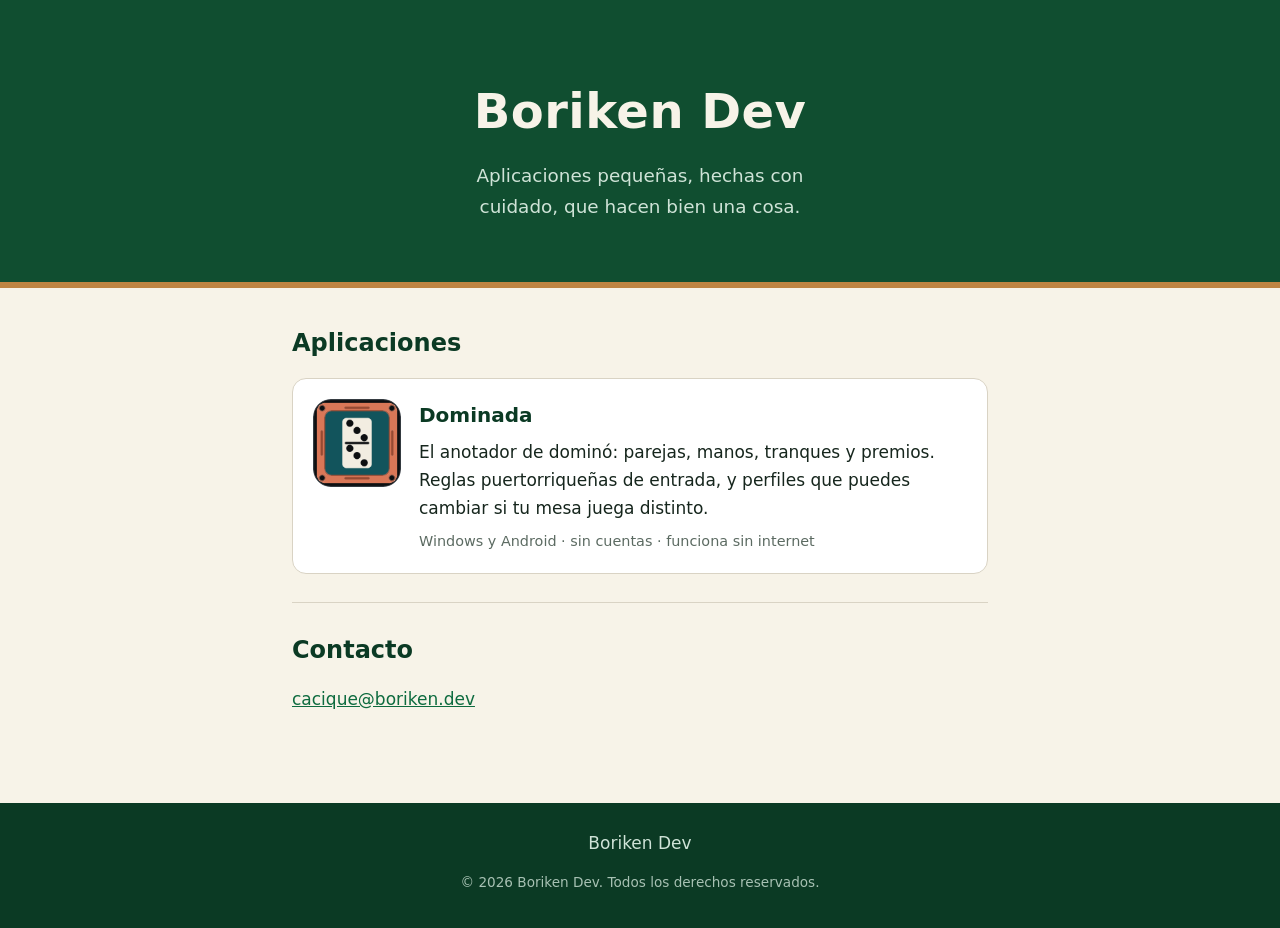
==== index.html @ f111ee62 "The boriken.dev site: the landing page and Dominada" ====
<!doctype html>
<html lang="es">
<head>
<meta charset="utf-8">
<meta name="viewport" content="width=device-width, initial-scale=1">
<title>Boriken Dev</title>
<meta name="description" content="Boriken Dev — aplicaciones hechas con cuidado. Dominada, el anotador de dominó.">
<link rel="stylesheet" href="style.css">
</head>
<body class="landing">

<header class="hero">
  <h1>Boriken&nbsp;Dev</h1>
  <p class="tagline">
    Aplicaciones pequeñas, hechas con cuidado, que hacen bien una cosa.
  </p>
</header>

<main>

<section>
  <h2>Aplicaciones</h2>

  <a class="product" href="dominada/">
    <img src="img/dominada/icon.png" alt="" width="88" height="88">
    <div>
      <h3>Dominada</h3>
      <p>
        El anotador de dominó: parejas, manos, tranques y premios. Reglas
        puertorriqueñas de entrada, y perfiles que puedes cambiar si tu mesa
        juega distinto.
      </p>
      <p class="meta">Windows y Android · sin cuentas · funciona sin internet</p>
    </div>
  </a>
</section>

<section>
  <h2>Contacto</h2>
  <p>
    <a href="mailto:cacique@boriken.dev">cacique@boriken.dev</a>
  </p>
</section>

</main>

<footer>
  <p>Boriken Dev</p>
  <p class="small">© 2026 Boriken Dev. Todos los derechos reservados.</p>
</footer>

</body>
</html>
---- style.css ----
/* Dominada — the site. Hand-written, no build step: it should still be
   editable in five years by opening it. Colours follow the app's icon. */

:root {
  --felt: #104e30;
  --felt-deep: #0b3a24;
  --wood: #be8442;
  --ivory: #f7f3e8;
  --ink: #16261d;
  --muted: #5c6b62;
  --rule: #d9d3c4;
}

* { box-sizing: border-box; }

html { -webkit-text-size-adjust: 100%; }

body {
  margin: 0;
  font: 17px/1.65 system-ui, -apple-system, "Segoe UI", Roboto, sans-serif;
  color: var(--ink);
  background: var(--ivory);
}

.hero {
  background: var(--felt);
  color: var(--ivory);
  text-align: center;
  padding: 56px 20px 48px;
  border-bottom: 6px solid var(--wood);
}

.hero-icon {
  width: 112px;
  height: 112px;
  border-radius: 24px;
  display: block;
  margin: 0 auto 18px;
}

.hero h1 {
  margin: 0;
  font-size: 2.6rem;
  letter-spacing: 0.01em;
}

.tagline {
  margin: 10px auto 0;
  max-width: 34ch;
  font-size: 1.15rem;
  color: #cfe3d7;
}

.lang { margin: 22px 0 0; }
.lang a { color: var(--ivory); }

main {
  max-width: 46rem;
  margin: 0 auto;
  padding: 8px 20px 48px;
}

section { padding: 28px 0; border-bottom: 1px solid var(--rule); }
section:last-of-type { border-bottom: 0; }

h2 {
  font-size: 1.5rem;
  margin: 0 0 14px;
  color: var(--felt-deep);
}

h3 {
  font-size: 1.1rem;
  margin: 26px 0 6px;
}

p { margin: 0 0 14px; }

ul { margin: 0 0 14px; padding-left: 1.2em; }
li { margin-bottom: 6px; }

a { color: #0e6b3f; }

figure {
  margin: 18px 0 24px;
  text-align: center;
}

figure img {
  max-width: 100%;
  height: auto;
  border-radius: 12px;
  border: 1px solid var(--rule);
  background: #fff;
}

figcaption {
  margin-top: 8px;
  font-size: 0.9rem;
  color: var(--muted);
}

/* The org landing page. Deliberately plainer than a product page: its job is
   to point somewhere, not to sell. */
.landing .hero { padding: 72px 20px 60px; }
.landing .hero h1 { font-size: 3rem; }

.product {
  display: flex;
  gap: 18px;
  align-items: flex-start;
  padding: 20px;
  border: 1px solid var(--rule);
  border-radius: 14px;
  text-decoration: none;
  color: inherit;
  background: #fff;
  transition: border-color 0.15s, transform 0.15s;
}

.product:hover,
.product:focus-visible {
  border-color: var(--wood);
  transform: translateY(-2px);
}

.product img { border-radius: 18px; flex: 0 0 auto; }
.product h3 { margin: 0 0 6px; font-size: 1.25rem; color: var(--felt-deep); }
.product p { margin: 0 0 8px; }
.product .meta { font-size: 0.9rem; color: var(--muted); margin: 0; }

footer {
  background: var(--felt-deep);
  color: #cfe3d7;
  text-align: center;
  padding: 26px 20px 34px;
}

footer a { color: var(--ivory); }
.small { font-size: 0.85rem; opacity: 0.8; margin: 6px 0 0; }

@media (prefers-color-scheme: dark) {
  :root { --ivory: #14231b; --ink: #e6ece8; --muted: #9fb0a6; --rule: #26382d; }
  body { background: var(--ivory); }
  figure img { background: #1b2c22; }
  .product { background: #1b2c22; }
  .product h3 { color: #bfe6cf; }
  a { color: #7fd3a4; }
  h2 { color: #bfe6cf; }
}
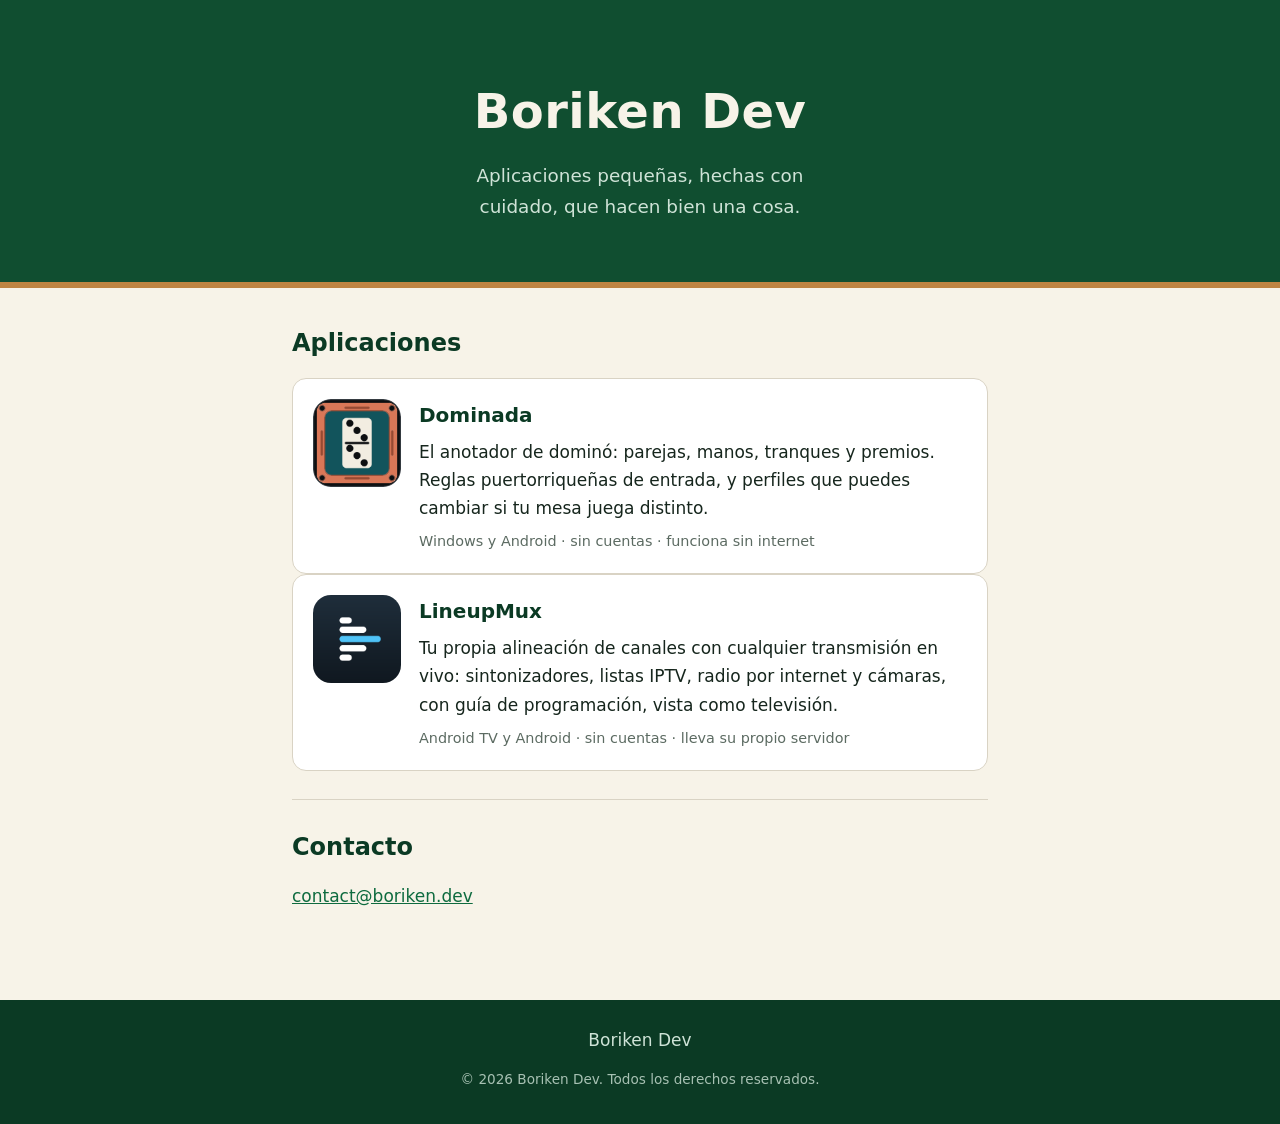
==== commit 7cf8eb80: "feat: LineupMux, its page and its privacy policy, in English and Spanish" ====
--- a/index.html
+++ b/index.html
@@ -5,6 +5,7 @@
 <meta name="viewport" content="width=device-width, initial-scale=1">
 <title>Boriken Dev</title>
 <meta name="description" content="Boriken Dev — aplicaciones hechas con cuidado. Dominada, el anotador de dominó.">
+<link rel="icon" href="img/dominada/icon.png">
 <link rel="stylesheet" href="style.css">
 </head>
 <body class="landing">
@@ -33,12 +34,25 @@
       <p class="meta">Windows y Android · sin cuentas · funciona sin internet</p>
     </div>
   </a>
+
+  <a class="product" href="lineupmux/es/">
+    <img src="img/lineupmux/icon.png" alt="" width="88" height="88">
+    <div>
+      <h3>LineupMux</h3>
+      <p>
+        Tu propia alineación de canales con cualquier transmisión en vivo:
+        sintonizadores, listas IPTV, radio por internet y cámaras, con guía
+        de programación, vista como televisión.
+      </p>
+      <p class="meta">Android TV y Android · sin cuentas · lleva su propio servidor</p>
+    </div>
+  </a>
 </section>
 
 <section>
   <h2>Contacto</h2>
   <p>
-    <a href="mailto:cacique@boriken.dev">cacique@boriken.dev</a>
+    <a href="mailto:contact@boriken.dev">contact@boriken.dev</a>
   </p>
 </section>
 
--- a/style.css
+++ b/style.css
@@ -1,5 +1,6 @@
-/* Dominada — the site. Hand-written, no build step: it should still be
-   editable in five years by opening it. Colours follow the app's icon. */
+/* boriken.dev — the whole site, landing page and app pages alike.
+   Hand-written, no build step: it should still be editable in five years by
+   opening it. Colours follow Dominada's icon, which is the only app so far. */
 
 :root {
   --felt: #104e30;
@@ -147,4 +148,79 @@
   .product h3 { color: #bfe6cf; }
   a { color: #7fd3a4; }
   h2 { color: #bfe6cf; }
-}
+  /* --ivory is the page ground here, but the hero and the footer stay green
+     in both schemes: their words keep the light ivory. */
+  .hero, .lang a, footer a { color: #f7f3e8; }
+}
+
+/* ---------------------------------------------------------------- gallery
+
+   A row of screenshots you scroll sideways, rather than a column you scroll
+   past. Phone screenshots are tall; stacked, three of them push everything
+   else off the page and nobody reaches the text underneath.
+
+   No JavaScript. `scroll-snap` gives the phone-like feel where a shot comes
+   to rest centred, and a plain overflow container means it works with a
+   trackpad, a wheel, a touchscreen, and the keyboard — a hand-built carousel
+   usually manages one of those.
+*/
+
+.shots {
+  display: flex;
+  gap: 16px;
+  overflow-x: auto;
+  scroll-snap-type: x mandatory;
+  /* Room for the shadow and the focus ring; without it both are clipped by
+     the scroll container. */
+  padding: 4px 4px 16px;
+  margin: 18px 0 8px;
+  /* Momentum on iOS, and a scrollbar that does not cover the last image. */
+  -webkit-overflow-scrolling: touch;
+  scrollbar-width: thin;
+}
+
+.shots figure {
+  flex: 0 0 auto;
+  width: min(260px, 62vw);
+  margin: 0;
+  scroll-snap-align: center;
+}
+
+.shots img {
+  width: 100%;
+  height: auto;
+  display: block;
+  border-radius: 14px;
+  border: 1px solid var(--rule);
+  background: #fff;
+  box-shadow: 0 2px 10px rgba(0, 0, 0, 0.08);
+}
+
+.shots figcaption {
+  margin-top: 10px;
+  font-size: 0.85rem;
+  line-height: 1.45;
+  text-align: left;
+}
+
+/* Said in text rather than left to a cut-off image, which reads as a broken
+   page rather than as an invitation to scroll. */
+.shots-hint {
+  font-size: 0.85rem;
+  color: var(--muted);
+  margin: 0 0 22px;
+}
+
+@media (min-width: 900px) {
+  .shots figure { width: 280px; }
+}
+
+/* Somebody who has asked for less motion should not get snap-scrolling. */
+@media (prefers-reduced-motion: reduce) {
+  .shots { scroll-snap-type: none; }
+}
+
+@media (prefers-color-scheme: dark) {
+  .shots img { background: #1b2c22; }
+}
+
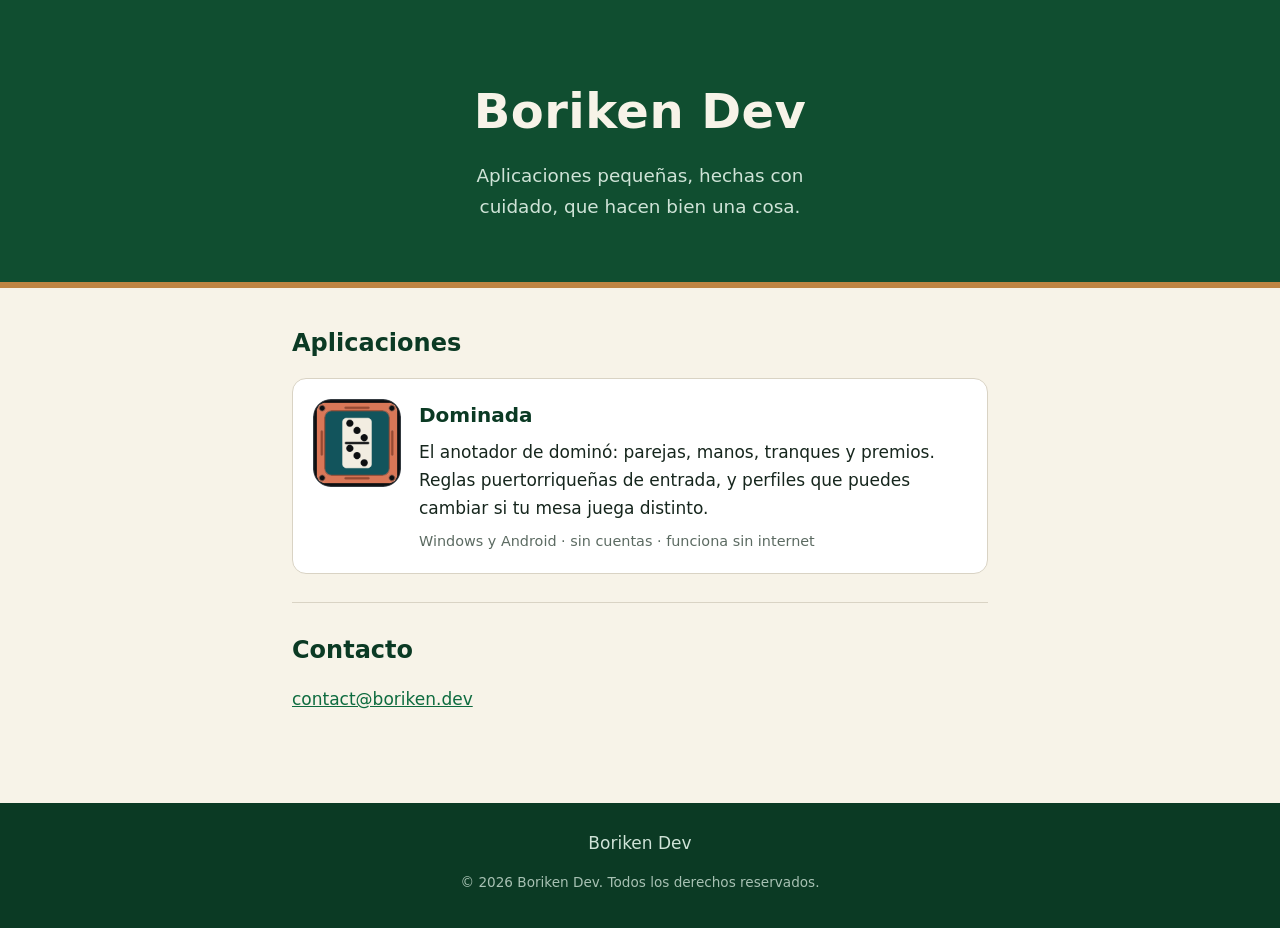
==== commit 18d53e22: "docs: the contact address is contact@boriken.dev" ====
--- a/index.html
+++ b/index.html
@@ -34,19 +34,6 @@
       <p class="meta">Windows y Android · sin cuentas · funciona sin internet</p>
     </div>
   </a>
-
-  <a class="product" href="lineupmux/es/">
-    <img src="img/lineupmux/icon.png" alt="" width="88" height="88">
-    <div>
-      <h3>LineupMux</h3>
-      <p>
-        Tu propia alineación de canales con cualquier transmisión en vivo:
-        sintonizadores, listas IPTV, radio por internet y cámaras, con guía
-        de programación, vista como televisión.
-      </p>
-      <p class="meta">Android TV y Android · sin cuentas · lleva su propio servidor</p>
-    </div>
-  </a>
 </section>
 
 <section>
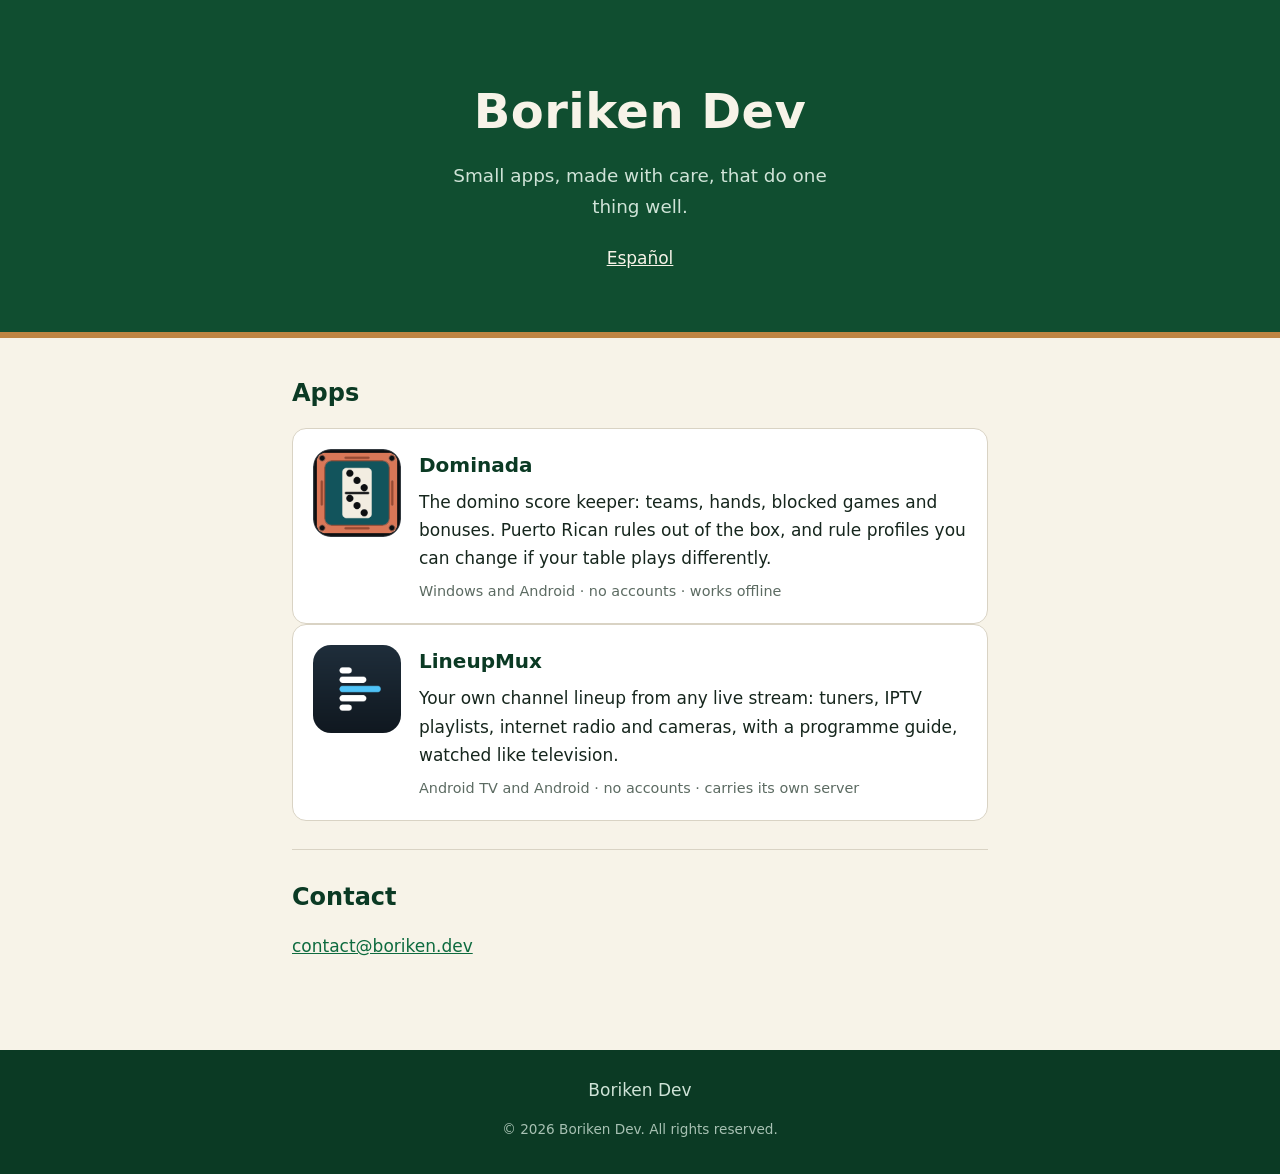
==== commit a4436f91: "feat: the landing page leads in English, with a Spanish one at es/" ====
--- a/index.html
+++ b/index.html
@@ -1,11 +1,12 @@
 <!doctype html>
-<html lang="es">
+<html lang="en">
 <head>
 <meta charset="utf-8">
 <meta name="viewport" content="width=device-width, initial-scale=1">
 <title>Boriken Dev</title>
-<meta name="description" content="Boriken Dev — aplicaciones hechas con cuidado. Dominada, el anotador de dominó.">
+<meta name="description" content="Boriken Dev — small apps, made with care. Dominada, the domino score keeper, and LineupMux, your own lineup from any live stream.">
 <link rel="icon" href="img/dominada/icon.png">
+<link rel="alternate" hreflang="es" href="es/">
 <link rel="stylesheet" href="style.css">
 </head>
 <body class="landing">
@@ -13,31 +14,45 @@
 <header class="hero">
   <h1>Boriken&nbsp;Dev</h1>
   <p class="tagline">
-    Aplicaciones pequeñas, hechas con cuidado, que hacen bien una cosa.
+    Small apps, made with care, that do one thing well.
   </p>
+  <p class="lang"><a href="es/" hreflang="es" lang="es">Español</a></p>
 </header>
 
 <main>
 
 <section>
-  <h2>Aplicaciones</h2>
+  <h2>Apps</h2>
 
-  <a class="product" href="dominada/">
+  <a class="product" href="dominada/en/">
     <img src="img/dominada/icon.png" alt="" width="88" height="88">
     <div>
       <h3>Dominada</h3>
       <p>
-        El anotador de dominó: parejas, manos, tranques y premios. Reglas
-        puertorriqueñas de entrada, y perfiles que puedes cambiar si tu mesa
-        juega distinto.
+        The domino score keeper: teams, hands, blocked games and bonuses.
+        Puerto Rican rules out of the box, and rule profiles you can change if
+        your table plays differently.
       </p>
-      <p class="meta">Windows y Android · sin cuentas · funciona sin internet</p>
+      <p class="meta">Windows and Android · no accounts · works offline</p>
+    </div>
+  </a>
+
+  <a class="product" href="lineupmux/">
+    <img src="img/lineupmux/icon.png" alt="" width="88" height="88">
+    <div>
+      <h3>LineupMux</h3>
+      <p>
+        Your own channel lineup from any live stream: tuners, IPTV playlists,
+        internet radio and cameras, with a programme guide, watched like
+        television.
+      </p>
+      <p class="meta">Android TV and Android · no accounts · carries its own server</p>
     </div>
   </a>
 </section>
 
 <section>
-  <h2>Contacto</h2>
+  <h2>Contact</h2>
   <p>
     <a href="mailto:contact@boriken.dev">contact@boriken.dev</a>
   </p>
@@ -47,7 +62,7 @@
 
 <footer>
   <p>Boriken Dev</p>
-  <p class="small">© 2026 Boriken Dev. Todos los derechos reservados.</p>
+  <p class="small">© 2026 Boriken Dev. All rights reserved.</p>
 </footer>
 
 </body>
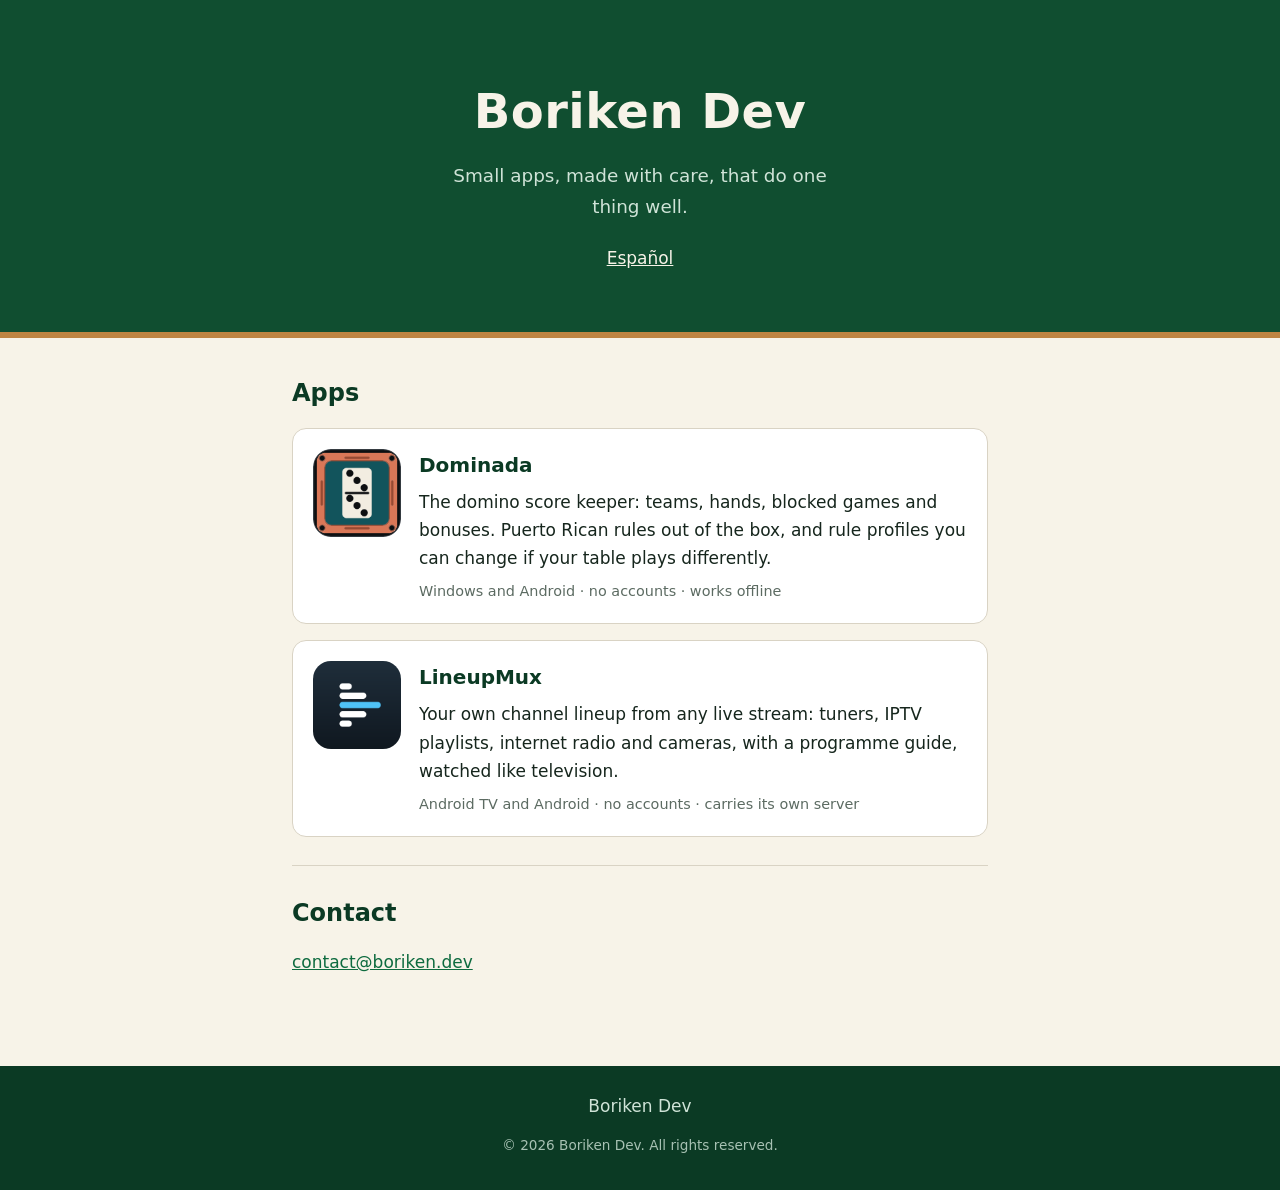
==== commit ac3f61df: "feat: English is the default on every page; Dominada's Spanish page moves to dominada/es/" ====
--- a/index.html
+++ b/index.html
@@ -24,7 +24,7 @@
 <section>
   <h2>Apps</h2>
 
-  <a class="product" href="dominada/en/">
+  <a class="product" href="dominada/">
     <img src="img/dominada/icon.png" alt="" width="88" height="88">
     <div>
       <h3>Dominada</h3>
--- a/style.css
+++ b/style.css
@@ -118,6 +118,7 @@
   background: #fff;
   transition: border-color 0.15s, transform 0.15s;
 }
+.product + .product { margin-top: 16px; }
 
 .product:hover,
 .product:focus-visible {
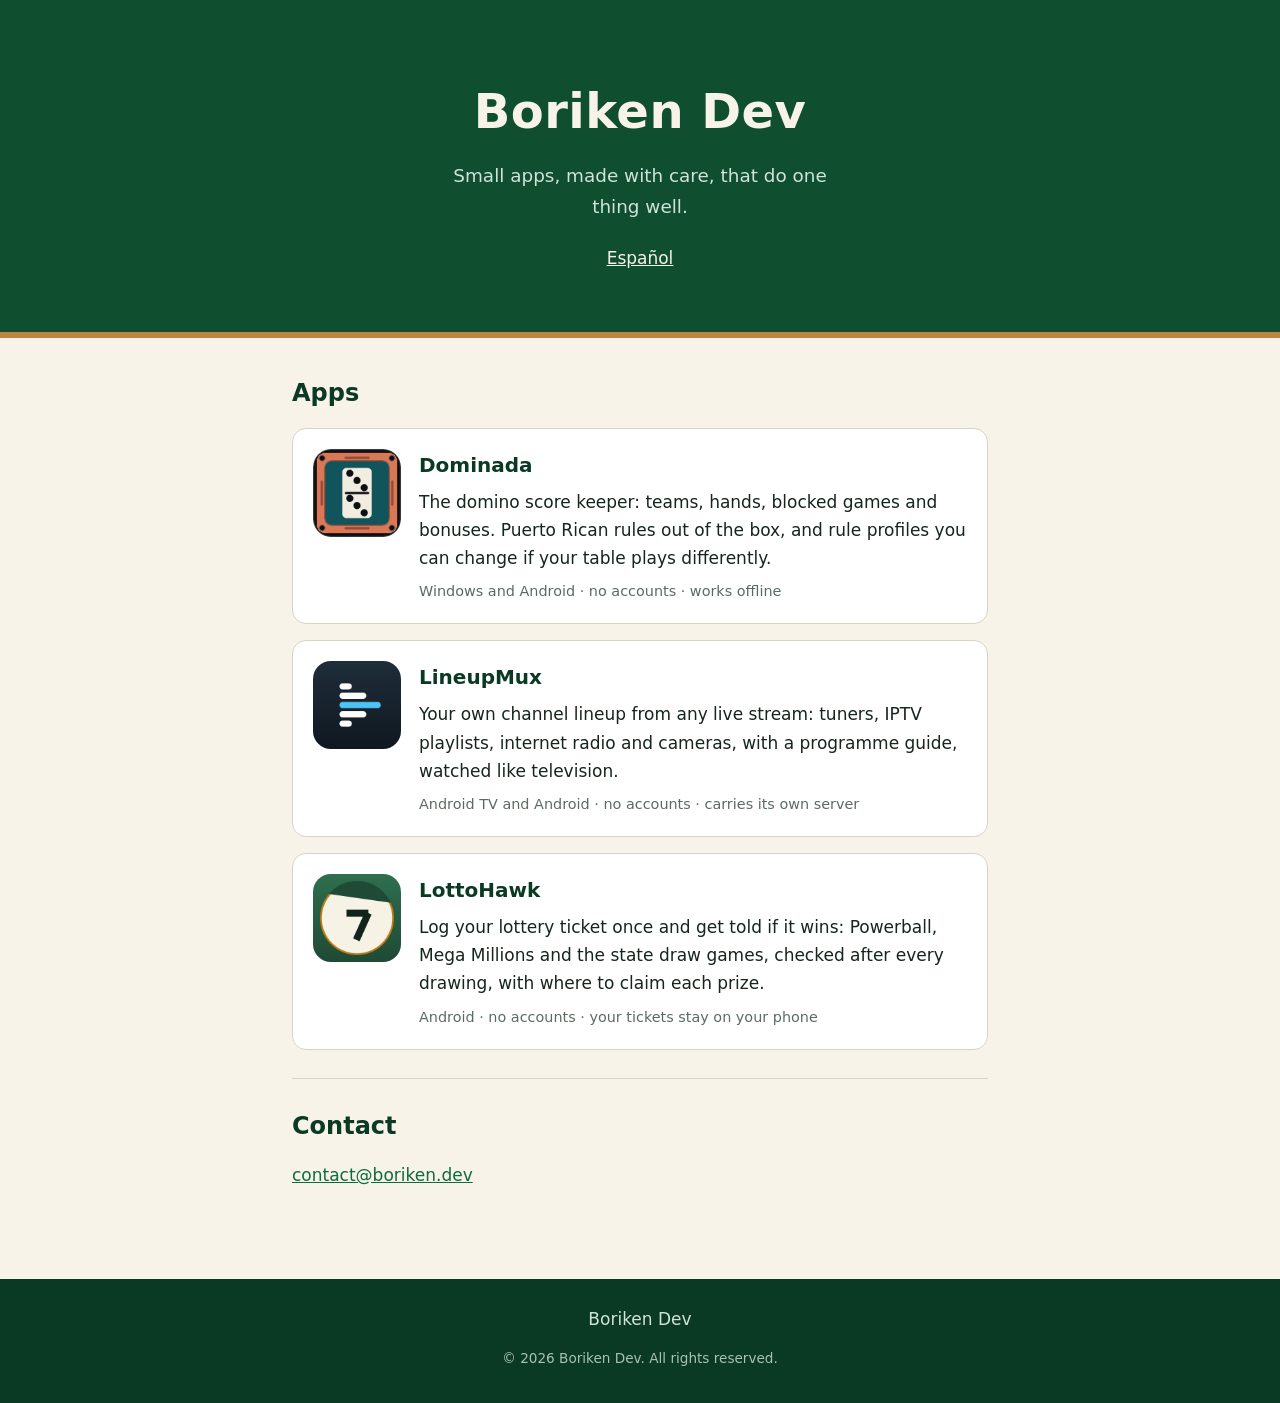
==== commit 585c51dc: "feat: LottoHawk's page, privacy policy and landing card, in English and Spanish LottoHawk tells you " ====
--- a/index.html
+++ b/index.html
@@ -3,8 +3,9 @@
 <head>
 <meta charset="utf-8">
 <meta name="viewport" content="width=device-width, initial-scale=1">
+<meta name="google-adsense-account" content="ca-pub-8199652846210467">
 <title>Boriken Dev</title>
-<meta name="description" content="Boriken Dev — small apps, made with care. Dominada, the domino score keeper, and LineupMux, your own lineup from any live stream.">
+<meta name="description" content="Boriken Dev — small apps, made with care. Dominada, the domino score keeper; LineupMux, your own lineup from any live stream; and LottoHawk, which tells you when a lottery ticket wins.">
 <link rel="icon" href="img/dominada/icon.png">
 <link rel="alternate" hreflang="es" href="es/">
 <link rel="stylesheet" href="style.css">
@@ -49,6 +50,19 @@
       <p class="meta">Android TV and Android · no accounts · carries its own server</p>
     </div>
   </a>
+
+  <a class="product" href="lottohawk/">
+    <img src="img/lottohawk/icon.png" alt="" width="88" height="88">
+    <div>
+      <h3>LottoHawk</h3>
+      <p>
+        Log your lottery ticket once and get told if it wins: Powerball, Mega
+        Millions and the state draw games, checked after every drawing, with
+        where to claim each prize.
+      </p>
+      <p class="meta">Android · no accounts · your tickets stay on your phone</p>
+    </div>
+  </a>
 </section>
 
 <section>
